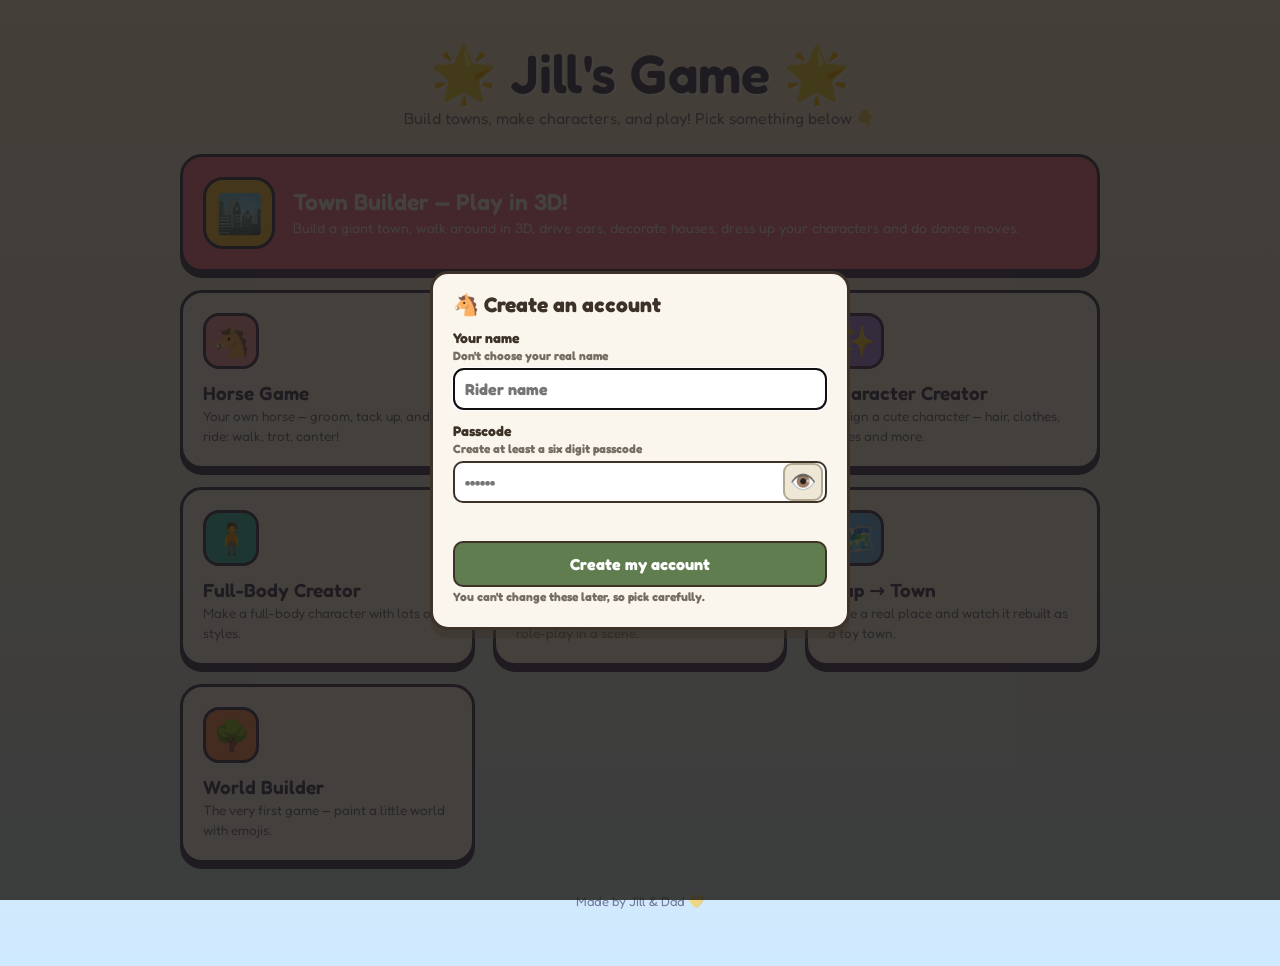
==== game/index.html @ d739d6b4 "Start the shared repo: both games, docs and working rules Phase 0 of the plan agreed on 5 Oct 2026 (" ====
<!DOCTYPE html>
<html lang="en">
<head>
<meta charset="UTF-8">
<meta name="viewport" content="width=device-width, initial-scale=1.0">
<title>Jill's Game 🌟</title>
<link rel="preconnect" href="https://fonts.googleapis.com">
<link rel="preconnect" href="https://fonts.gstatic.com" crossorigin>
<link rel="stylesheet" href="https://fonts.googleapis.com/css2?family=Fredoka:wght@400..600&display=swap">
<link rel="stylesheet" href="design-system.css">
<style>
  *{box-sizing:border-box;-webkit-tap-highlight-color:transparent;}
  body{margin:0;min-height:100vh;font-family:var(--font);color:var(--ink);
    background:linear-gradient(180deg,var(--sky-top),var(--sky-bot));display:flex;flex-direction:column;align-items:center;padding:34px 16px 44px;}
  h1{font-size:clamp(32px,6vw,54px);font-weight:600;margin:6px 0 2px;text-shadow:2px 2px 0 #fff;text-align:center;}
  .sub{opacity:.7;margin:0 0 26px;text-align:center;font-size:16px;}
  .grid{display:grid;grid-template-columns:repeat(auto-fill,minmax(240px,1fr));gap:18px;max-width:920px;width:100%;}
  a.card{display:block;text-decoration:none;color:inherit;background:var(--paper);
    border:var(--stroke) solid var(--ink);border-radius:var(--r-card);padding:20px;
    box-shadow:0 var(--lift) 0 var(--ink);transition:transform .1s,box-shadow .1s;}
  a.card:hover{transform:translateY(-3px);box-shadow:0 calc(var(--lift) + 3px) 0 var(--ink);}
  a.card:active{transform:translateY(2px);box-shadow:0 2px 0 var(--ink);}
  a.card .chip{width:56px;height:56px;border-radius:16px;border:var(--stroke) solid var(--ink);
    display:flex;align-items:center;justify-content:center;font-size:30px;margin-bottom:12px;}
  a.card b{font-size:19px;display:block;font-weight:600;}
  a.card span.desc{font-size:13.5px;opacity:.72;display:block;margin-top:3px;line-height:1.45;}
  a.card.big{grid-column:1/-1;display:flex;gap:18px;align-items:center;background:var(--accent);color:#fff;}
  a.card.big .chip{flex:none;width:72px;height:72px;border-radius:20px;background:var(--gold);font-size:38px;margin:0;}
  a.card.big b{font-size:23px;}
  a.card.big span.desc{opacity:.95;color:#fff;font-size:14px;}
  .c-lilac{background:var(--lilac);} .c-aqua{background:var(--accent2);}
  .c-gold{background:var(--gold);} .c-sky{background:#5db6ff;} .c-orange{background:#ff8c5a;}
  .foot{margin-top:30px;font-size:13px;opacity:.6;text-align:center;}
</style>
</head>
<body>
  <h1>🌟 Jill's Game 🌟</h1>
  <p class="sub">Build towns, make characters, and play! Pick something below 👇</p>
  <div class="grid">
    <a class="card big" href="jills-town-builder.html">
      <span class="chip">🏙️</span>
      <span><b>Town Builder — Play in 3D!</b>
      <span class="desc">Build a giant town, walk around in 3D, drive cars, decorate houses, dress up your characters and do dance moves.</span></span>
    </a>
    <a class="card" href="horse-game.html">
      <span class="chip" style="background:#ff9db3;">🐴</span><b>Horse Game</b>
      <span class="desc">Your own horse — groom, tack up, and ride: walk, trot, canter!</span>
    </a>
    <a class="card" href="horse-3d.html">
      <span class="chip" style="background:#3f7fae;">🌍</span><b>3D Ride</b>
      <span class="desc">NEW! Ride your horse around a big 3D paddock — trees, barn and all.</span>
    </a>
    <a class="card" href="character-creator.html">
      <span class="chip c-lilac">✨</span><b>Character Creator</b>
      <span class="desc">Design a cute character — hair, clothes, faces and more.</span>
    </a>
    <a class="card" href="character-fullbody.html">
      <span class="chip c-aqua">🧍</span><b>Full-Body Creator</b>
      <span class="desc">Make a full-body character with lots of styles.</span>
    </a>
    <a class="card" href="dollhouse.html">
      <span class="chip c-gold">🏡</span><b>Dollhouse</b>
      <span class="desc">Spawn characters, add furniture and role-play in a scene.</span>
    </a>
    <a class="card" href="map-to-town.html">
      <span class="chip c-sky">🗺️</span><b>Map → Town</b>
      <span class="desc">Type a real place and watch it rebuilt as a toy town.</span>
    </a>
    <a class="card" href="jills-world-builder.html">
      <span class="chip c-orange">🌳</span><b>World Builder</b>
      <span class="desc">The very first game — paint a little world with emojis.</span>
    </a>
  </div>
  <p class="foot">Made by Jill &amp; Dad 💛</p>
  <!-- The account gate. This comes before anything else in the game. -->
  <script src="account.js"></script>
</body>
</html>
---- game/design-system.css ----
/* =========================================================
   JILL'S GAME — "TOYBOX" DESIGN SYSTEM
   One look for the whole game: Fredoka type, ink outlines,
   hard sticker shadows, one sky, one selected signal.
   Load in every screen:
     <link rel="preconnect" href="https://fonts.googleapis.com">
     <link rel="stylesheet" href="https://fonts.googleapis.com/css2?family=Fredoka:wght@400..600&display=swap">
     <link rel="stylesheet" href="design-system.css">
   ========================================================= */

:root{
  /* --- palette --- */
  --ink:       #33305e;   /* text, outlines, shadows */
  --paper:     #fffdf8;   /* cards / panels */
  --tile:      #fff8ef;   /* resting tiles */
  --accent:    #ff6f91;   /* coral  — primary action */
  --accent-soft:#ffe3ea;  /* coral tint — selected fill */
  --accent2:   #2ec4b6;   /* aqua   — ON / active */
  --gold:      #ffc53d;   /* sunshine — special / coins */
  --lilac:     #a78bfa;   /* accent pop */
  --panel:     var(--paper);
  --shadow:    var(--ink);/* solid-ink sticker shadow */

  /* --- one sky (used across every screen) --- */
  --sky-top:   #fff3dd;
  --sky-bot:   #cfe9ff;
  --sky:       var(--sky-top);

  /* --- shape --- */
  --r-card: 22px;
  --r-tile: 16px;
  --r-btn:  14px;
  --stroke: 3px;
  --lift:   6px;          /* sticker-shadow depth */

  --font: "Fredoka","Trebuchet MS",system-ui,sans-serif;
}

/* --- shared "go home" button, dropped on every game screen --- */
.ds-home{
  position:fixed; top:12px; left:12px; z-index:120;
  display:inline-flex; align-items:center; gap:6px;
  font-family:var(--font); font-size:15px; font-weight:600;
  color:var(--ink); text-decoration:none;
  background:var(--paper);
  border:var(--stroke) solid var(--ink);
  border-radius:var(--r-btn);
  padding:8px 14px;
  box-shadow:0 4px 0 var(--ink);
  cursor:pointer;
  transition:transform .08s;
}
.ds-home:hover{ transform:translateY(-2px); }
.ds-home:active{ transform:translateY(2px); box-shadow:0 1px 0 var(--ink); }

/* the little ✓ badge that marks the ONE selected thing */
.ds-check{
  position:absolute; top:-8px; right:-8px;
  width:20px; height:20px; border-radius:50%;
  background:var(--accent); color:#fff;
  font-size:11px; font-weight:700;
  display:flex; align-items:center; justify-content:center;
  border:2px solid var(--ink);
  pointer-events:none;
}
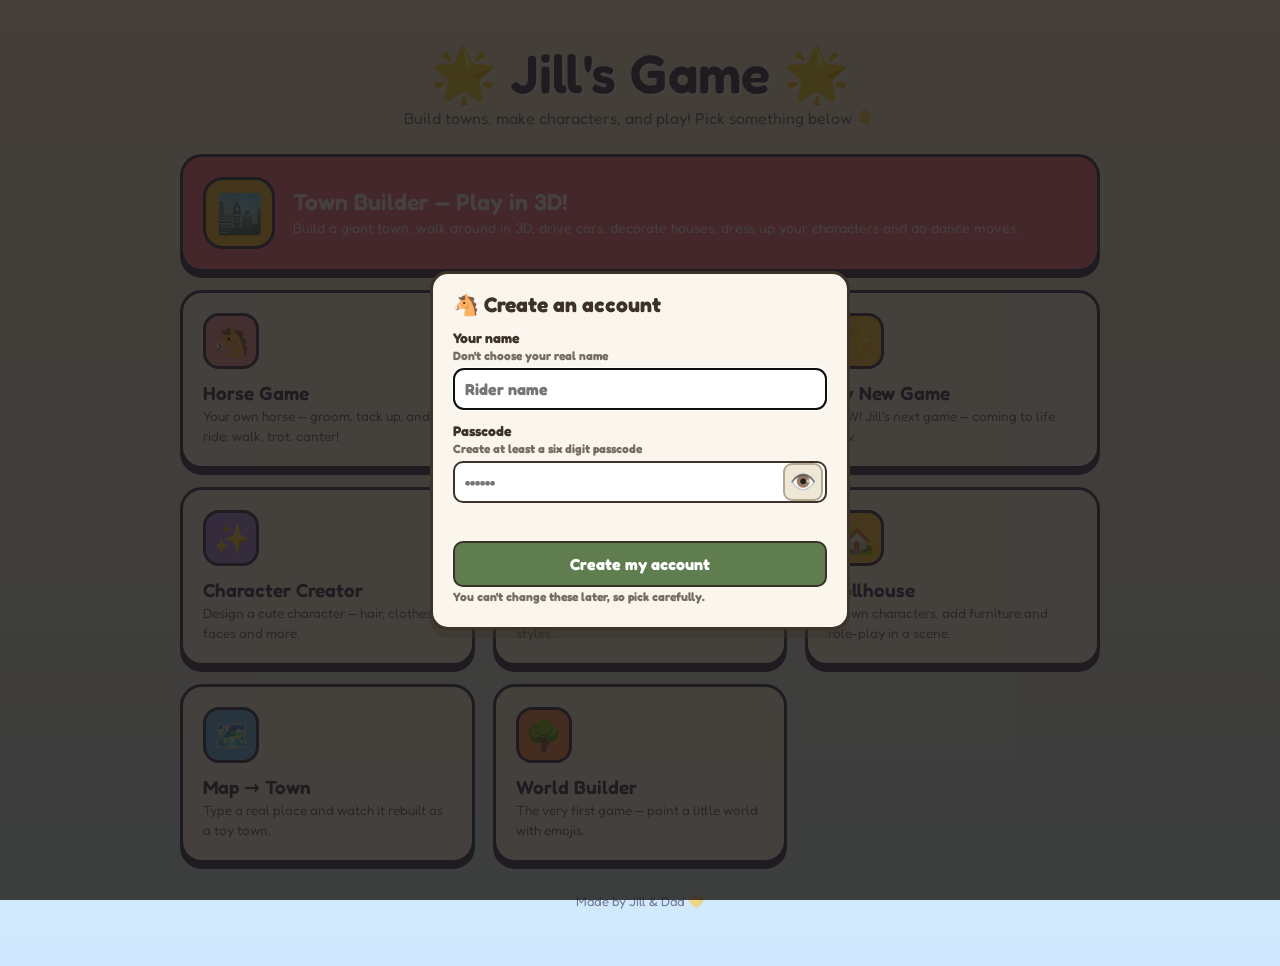
==== commit 2bfbe7b9: "Add a starter for Jill's new game, linked from the hub new-game.html is a three.js r152 scene that u" ====
--- a/game/index.html
+++ b/game/index.html
@@ -50,6 +50,10 @@
       <span class="chip" style="background:#3f7fae;">🌍</span><b>3D Ride</b>
       <span class="desc">NEW! Ride your horse around a big 3D paddock — trees, barn and all.</span>
     </a>
+    <a class="card" href="new-game.html">
+      <span class="chip c-gold">✨</span><b>My New Game</b>
+      <span class="desc">NEW! Jill's next game — coming to life now.</span>
+    </a>
     <a class="card" href="character-creator.html">
       <span class="chip c-lilac">✨</span><b>Character Creator</b>
       <span class="desc">Design a cute character — hair, clothes, faces and more.</span>
